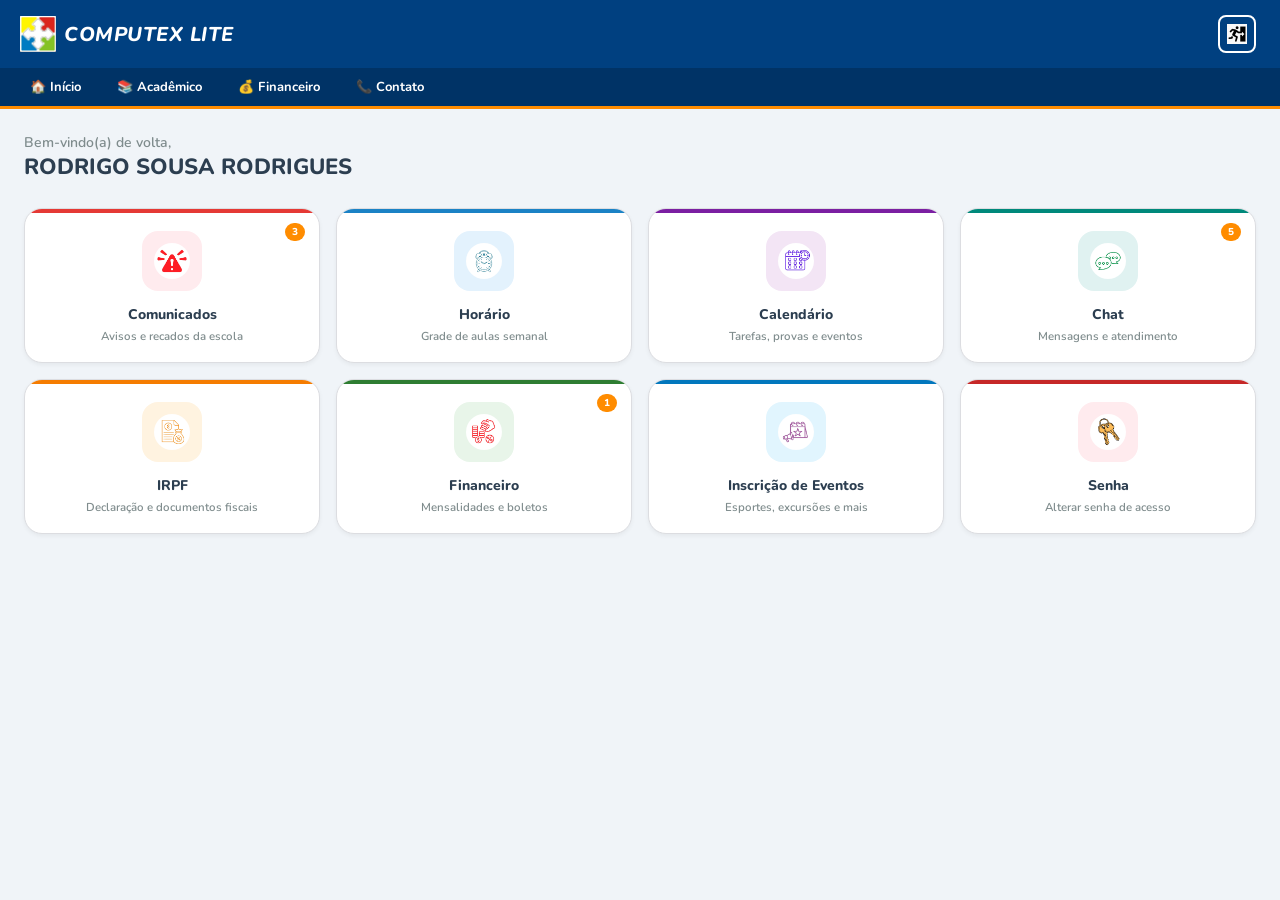
==== pages/dashboard/index.html @ 19798cf6 "COMMIT IMPORTANTE: ERROS CONSERTADOS E CODIGO FORMATADO !!! - NOVAS PARTES DO PROJETO: DASHBOARD E C" ====
<!DOCTYPE html>
<html lang="pt-br">

<head>
  <meta charset="UTF-8" />
  <meta name="viewport" content="width=device-width, initial-scale=1.0" />
  <title>Início</title>
  <link rel="icon" href="../../assets/img/Computex.jpg">
  <link href="https://fonts.googleapis.com/css2?family=Nunito:wght@400;600;700;800&display=swap" rel="stylesheet" />
  <link rel="stylesheet" href="style.css" />
</head>

<body>

  <!-- cabeçalho -->
  <header class="header">
    <div class="header-left">
      <div class="logo-box">
        <img src="../../assets/img/Computex.jpg" alt="Logo Computex" class="logo" />
      </div>
      <span class="app-name">COMPUTEX LITE</span>
    </div>
    <button class="logout-btn" title="Sair">
      <img src="../../assets/img/icons/sair.jpg" alt="Sair" />
    </button>
  </header>

  <!-- navegação -->
  <nav class="nav">
    <div class="nav-item active">🏠 Início</div>
    <div class="nav-item">📚 Acadêmico</div>
    <div class="nav-item">💰 Financeiro</div>
    <div class="nav-item">📞 Contato</div>
  </nav>

  <!-- apresentação do usuário -->
  <div class="welcome">
    <div class="welcome-label">Bem-vindo(a) de volta,</div>
    <div class="welcome-name">RODRIGO SOUSA RODRIGUES</div>
  </div>

  <!-- icones de funcionalidades -->
  <!-- comunicados -->
  <div class="grid">
    <div class="card" style="--accent:#E53935;--bg:#FFEBEE;">
      <span class="badge">3</span>
      <div class="icon-wrap">
        <img src="../../assets/img/icons/alert.jpg" alt="Comunicados"
          onclick="window.location.href='../comunicados/index.html'" />
      </div>
      <div class="card-title">Comunicados</div>
      <div class="card-desc">Avisos e recados da escola</div>
    </div>

    <!-- horário -->
    <div class="card" style="--accent:#1B82C5;--bg:#E3F2FD;">
      <div class="icon-wrap">
        <img src="../../assets/img/icons/horario.jpg" alt="Horário"
          onclick="window.location.href='../horarios/index.html'" />
      </div>
      <div class="card-title">Horário</div>
      <div class="card-desc">Grade de aulas semanal</div>
    </div>

    <!-- calendário -->
    <div class="card" style="--accent:#7B1FA2;--bg:#F3E5F5;">
      <div class="icon-wrap">
        <img src="../../assets/img/icons/calendario.jpg" alt="Calendário" />
      </div>
      <div class="card-title">Calendário</div>
      <div class="card-desc">Tarefas, provas e eventos</div>
    </div>

    <!-- chat -->
    <div class="card" style="--accent:#00897B;--bg:#E0F2F1;">
      <span class="badge">5</span>
      <div class="icon-wrap">
        <img src="../../assets/img/icons/chat.jpg" alt="Chat" />
      </div>
      <div class="card-title">Chat</div>
      <div class="card-desc">Mensagens e atendimento</div>
    </div>

    <!-- IRPF -->
    <div class="card" style="--accent:#F57C00;--bg:#FFF3E0;">
      <div class="icon-wrap">
        <img src="../../assets/img/icons/imposts.jpg" alt="IRPF" />
      </div>
      <div class="card-title">IRPF</div>
      <div class="card-desc">Declaração e documentos fiscais</div>
    </div>

    <!-- financeiro -->
    <div class="card" style="--accent:#2E7D32;--bg:#E8F5E9;">
      <span class="badge">1</span>
      <div class="icon-wrap">
        <img src="../../assets/img/icons/financeiro.jpg" alt="Financeiro" />
      </div>
      <div class="card-title">Financeiro</div>
      <div class="card-desc">Mensalidades e boletos</div>
    </div>

    <!-- inscrição de eventos -->
    <div class="card" style="--accent:#0277BD;--bg:#E1F5FE;">
      <div class="icon-wrap">
        <img src="../../assets/img/icons/eventos.jpg" alt="Inscrição de Eventos" />
      </div>
      <div class="card-title">Inscrição de Eventos</div>
      <div class="card-desc">Esportes, excursões e mais</div>
    </div>

    <!-- senha -->
    <div class="card" style="--accent:#C62828;--bg:#FFEBEE;">
      <div class="icon-wrap">
        <img src="../../assets/img/icons/senha.jpg" alt="Senha" />
      </div>
      <div class="card-title">Senha</div>
      <div class="card-desc">Alterar senha de acesso</div>
    </div>

  </div>

</body>

</html>
---- pages/dashboard/style.css ----
:root {
      --primary-blue: #004080;
      --primary-blue-hover: #003366;
      --accent-orange: #FF8C00;
      --accent-orange-hover: #E67E00;
      --bg-light: #F0F4F8;
      --text-main: #2C3E50;
      --text-muted: #7F8C8D;
      --border-color: #DCDDE1;
      --shadow-sm: 0 2px 4px rgba(0,0,0,0.05);
      --shadow-md: 0 8px 24px rgba(0,0,0,0.12);
      --white: #fff;
    }
 
    * { box-sizing: border-box; margin: 0; padding: 0; }
 
    body {
      font-family: 'Nunito', arial, sans-serif;
      background: var(--bg-light);
      min-height: 100vh;
    }
 
    .header {
      background: var(--primary-blue);
      padding: 0 24px;
      display: flex;
      align-items: center;
      justify-content: space-between;
      height: 68px;
      box-shadow: var(--shadow-md);
    }
 /*parte esquerda do header*/
    .header-left {
      display: flex;
      align-items: center;
      gap: 12px;
    }
 
    .logo-box {
      width: 28px;
      height: 28px;
      background: var(--white);
      border-radius: 10px;
      display: flex;
      align-items: center;
      justify-content: center;
    }
 
    .logo-box img { width: 36px; height: 36px; }
 
    .app-name {
      color: var(--white);
      font-size: 20px;
      font-weight: 800;
      letter-spacing: 0.5px;
      font-style: italic;
    }
 
    .logout-btn {
      background: transparent;
      border: 2px solid var(--white);
      border-radius: 8px;
      width: 38px;
      height: 38px;
      display: flex;
      align-items: center;
      justify-content: center;
      cursor: pointer;
      transition: background 0.2s;
    }
 
    .logout-btn:hover { background: var(--white); }
    .logout-btn img { width: 20px; height: 20px; }
 
    .nav {
      background: var(--primary-blue-hover);
      display: flex;
      align-items: stretch;
      padding: 0 12px;
      border-bottom: 3px solid var(--accent-orange);
    }
 
    .nav-item {
      color: var(--white);
      font-size: 13px;
      font-weight: 700;
      padding: 10px 18px;
      cursor: pointer;
      border-bottom: 3px solid transparent;
      margin-bottom: -3px;
      transition: all 0.2s;
      white-space: nowrap;
    }
 
    .nav-item:hover {
      color: var(--white);
      background: rgba(255,255,255,0.08);
    }
 
    .nav-item.active {
      color: var(--white);
      border-bottom-color: var(--accent-orange);
    }
 
    .welcome {
      padding: 24px 24px 10px;
    }
 
    .welcome-label {
      font-size: 14px;
      color: var(--text-muted);
      font-weight: 600;
    }
 
    .welcome-name {
      font-size: 22px;
      color: var(--text-main);
      font-weight: 800;
    }
 
    .welcome-sub {
      font-size: 13px;
      color: var(--text-muted);
      margin-top: 2px;
    }
 
    .grid {
      display: grid;
      grid-template-columns: repeat(4, 1fr);
      gap: 16px;
      padding: 16px 24px 32px;
    }
 
    @media (max-width: 900px) {
      .grid { grid-template-columns: repeat(2, 1fr); }
    }
 
    @media (max-width: 500px) {
      .grid { grid-template-columns: 1fr; }
    }
 
    .card {
      background: var(--white);
      border-radius: 18px;
      padding: 22px 16px 18px;
      cursor: pointer;
      border: 1.5px solid var(--border-color);
      box-shadow: var(--shadow-sm);
      transition: transform 0.22s, border-color 0.22s, box-shadow 0.22s;
      display: flex;
      flex-direction: column;
      align-items: center;
      text-align: center;
      position: relative;
      overflow: hidden;
    }
 
    .card::before {
      content: '';
      position: absolute;
      top: 0; left: 0; right: 0;
      height: 4px;
      border-radius: 18px 18px 0 0;
      background: var(--accent);
    }
 
    .card:hover {
      transform: translateY(-4px);
      border-color: var(--accent-orange);
      box-shadow: var(--shadow-md);
    }
 
    .icon-wrap {
      width: 60px;
      height: 60px;
      border-radius: 16px;
      background: var(--bg);
      display: flex;
      align-items: center;
      justify-content: center;
      margin-bottom: 14px;
    }
 
    .icon-wrap svg { width: 28px; height: 28px; }
 
    .card-title {
      font-size: 14px;
      font-weight: 800;
      color: var(--text-main);
      margin-bottom: 4px;
    }
 
    .card-desc {
      font-size: 11.5px;
      color: var(--text-muted);
      font-weight: 600;
      line-height: 1.4;
    }
 
    .badge {
      position: absolute;
      top: 14px;
      right: 14px;
      background: var(--accent-orange);
      color: var(--white);
      font-size: 10px;
      font-weight: 800;
      border-radius: 99px;
      padding: 2px 7px;
      min-width: 20px;
      text-align: center;
    }
    .icon-wrap img {
  width: 36px;
  height: 36px;
  object-fit: contain;
  border-radius: 25px;
}

.logout-btn img {
  width: 20px;
  height: 20px;
  object-fit: contain;
}
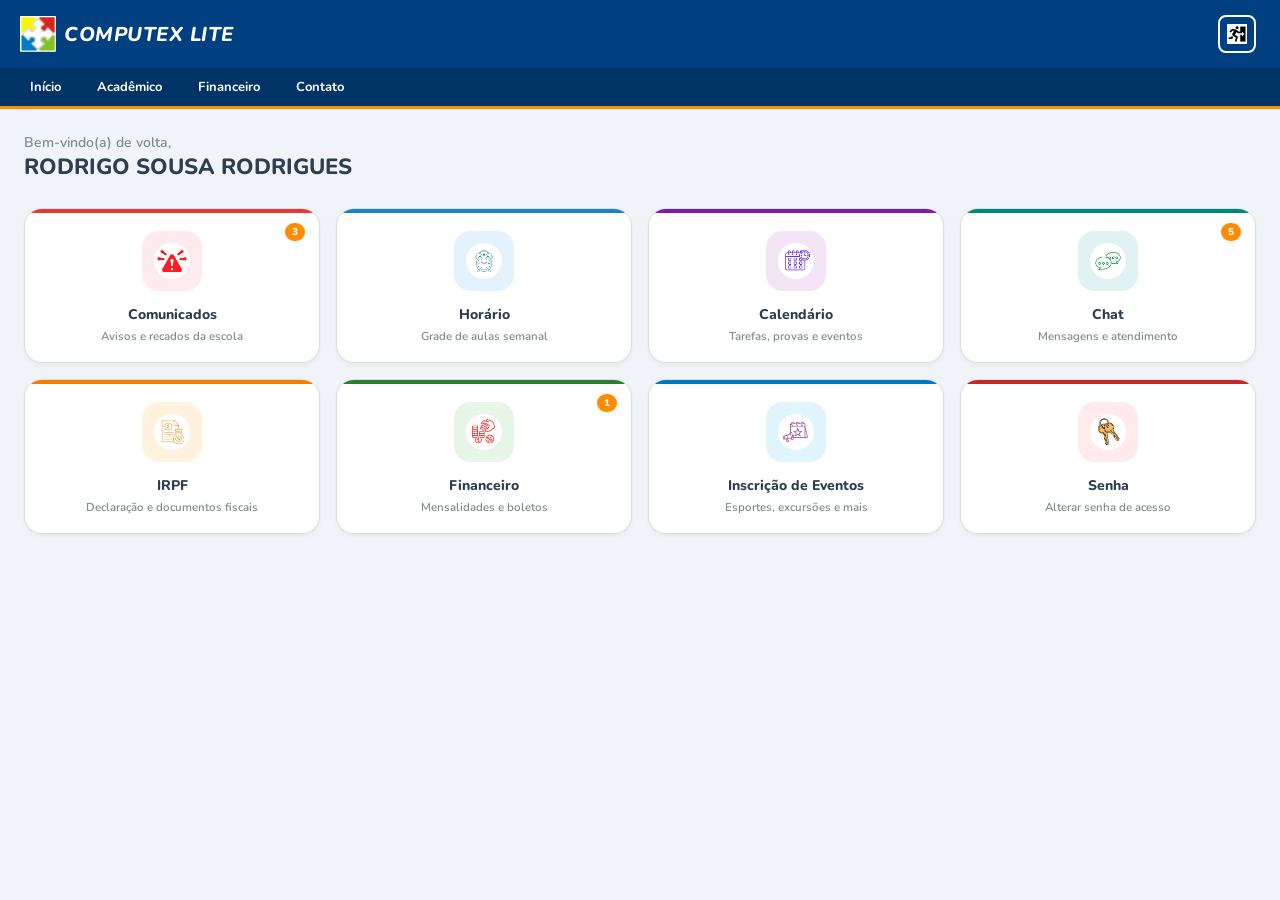
==== commit b320af7a: "Alterações solicitadas pelo Rodrigo feitas: 0 = Raiz do projeto(principal), 1 = Matricula (numerico)" ====
--- a/pages/dashboard/index.html
+++ b/pages/dashboard/index.html
@@ -1,125 +1,164 @@
-<!DOCTYPE html>
-<html lang="pt-br">
+<!DOCTYPE html> 
+<html lang="pt-br"> 
+ 
+<head> 
+  <meta charset="UTF-8" /> 
+  <meta name="viewport" content="width=device-width, initial-scale=1.0" /> 
+  <title>Início</title> 
+  <link rel="icon" href="../../assets/img/Computex.jpg"> 
+  <link 
+href="https://fonts.googleapis.com/css2?family=Nunito:wght@400;600;700;800&display=swap" 
+rel="stylesheet" /> 
+  <link rel="stylesheet" href="style.css" /> 
+</head> 
+ 
+<body> 
+ 
+  <!-- cabeçalho --> 
+  <header class="header"> 
+    <div class="header-left"> 
+      <div class="logo-box"> 
+        <img src="../../assets/img/Computex.jpg" alt="Logo Computex" class="logo" /> 
+      </div> 
+      <span class="app-name">COMPUTEX LITE</span> 
+    </div> 
+    <button class="logout-btn" title="Sair" onclick="window.location.href='../principal/index.html';">
+      <img src="../../assets/img/icons/sair.jpg" alt="Sair" /> 
+    </button> 
+  </header> 
+ 
+  <!-- navegação --> 
+   <!--alt: tirei os emojis porquê podem quebrar e deixar bugado--> 
+  <nav class="nav"> 
+    <div class="nav-item active">Início</div> 
+    <div class="nav-item">Acadêmico</div> 
+    <div class="nav-item">Financeiro</div> 
+    <div class="nav-item">Contato</div> 
+  </nav> 
+ 
+  <!-- apresentação do usuário --> 
+  <div class="welcome"> 
+    <div class="welcome-label">Bem-vindo(a) de volta,</div> 
+    <div class="welcome-name">RODRIGO SOUSA RODRIGUES</div> 
+  </div> 
+ 
+  <!-- icones de funcionalidades --> 
+<!-- comunicados -->
+<div class="grid">
 
-<head>
-  <meta charset="UTF-8" />
-  <meta name="viewport" content="width=device-width, initial-scale=1.0" />
-  <title>Início</title>
-  <link rel="icon" href="../../assets/img/Computex.jpg">
-  <link href="https://fonts.googleapis.com/css2?family=Nunito:wght@400;600;700;800&display=swap" rel="stylesheet" />
-  <link rel="stylesheet" href="style.css" />
-</head>
+  <div class="card"
+       style="--accent:#E53935;--bg:#FFEBEE;"
+       onclick="window.location.href='../comunicados/index.html'">
 
-<body>
+    <span class="badge">3</span>
 
-  <!-- cabeçalho -->
-  <header class="header">
-    <div class="header-left">
-      <div class="logo-box">
-        <img src="../../assets/img/Computex.jpg" alt="Logo Computex" class="logo" />
-      </div>
-      <span class="app-name">COMPUTEX LITE</span>
+    <div class="icon-wrap">
+      <img src="../../assets/img/icons/alert.jpg" alt="Comunicados" />
     </div>
-    <button class="logout-btn" title="Sair">
-      <img src="../../assets/img/icons/sair.jpg" alt="Sair" />
-    </button>
-  </header>
 
-  <!-- navegação -->
-  <nav class="nav">
-    <div class="nav-item active">🏠 Início</div>
-    <div class="nav-item">📚 Acadêmico</div>
-    <div class="nav-item">💰 Financeiro</div>
-    <div class="nav-item">📞 Contato</div>
-  </nav>
-
-  <!-- apresentação do usuário -->
-  <div class="welcome">
-    <div class="welcome-label">Bem-vindo(a) de volta,</div>
-    <div class="welcome-name">RODRIGO SOUSA RODRIGUES</div>
+    <div class="card-title">Comunicados</div>
+    <div class="card-desc">Avisos e recados da escola</div>
   </div>
 
-  <!-- icones de funcionalidades -->
-  <!-- comunicados -->
-  <div class="grid">
-    <div class="card" style="--accent:#E53935;--bg:#FFEBEE;">
-      <span class="badge">3</span>
-      <div class="icon-wrap">
-        <img src="../../assets/img/icons/alert.jpg" alt="Comunicados"
-          onclick="window.location.href='../comunicados/index.html'" />
-      </div>
-      <div class="card-title">Comunicados</div>
-      <div class="card-desc">Avisos e recados da escola</div>
+  <!-- horário -->
+  <div class="card"
+       style="--accent:#1B82C5;--bg:#E3F2FD;"
+       onclick="window.location.href='../horarios/index.html'">
+
+    <div class="icon-wrap">
+      <img src="../../assets/img/icons/horario.jpg" alt="Horário" />
     </div>
 
-    <!-- horário -->
-    <div class="card" style="--accent:#1B82C5;--bg:#E3F2FD;">
-      <div class="icon-wrap">
-        <img src="../../assets/img/icons/horario.jpg" alt="Horário"
-          onclick="window.location.href='../horarios/index.html'" />
-      </div>
-      <div class="card-title">Horário</div>
-      <div class="card-desc">Grade de aulas semanal</div>
+    <div class="card-title">Horário</div>
+    <div class="card-desc">Grade de aulas semanal</div>
+  </div>
+
+  <!-- calendário -->
+  <div class="card"
+       style="--accent:#7B1FA2;--bg:#F3E5F5;"
+       onclick="window.location.href='../calendario/index.html'">
+
+    <div class="icon-wrap">
+      <img src="../../assets/img/icons/calendario.jpg" alt="Calendário" />
     </div>
 
-    <!-- calendário -->
-    <div class="card" style="--accent:#7B1FA2;--bg:#F3E5F5;">
-      <div class="icon-wrap">
-        <img src="../../assets/img/icons/calendario.jpg" alt="Calendário" />
-      </div>
-      <div class="card-title">Calendário</div>
-      <div class="card-desc">Tarefas, provas e eventos</div>
+    <div class="card-title">Calendário</div>
+    <div class="card-desc">Tarefas, provas e eventos</div>
+  </div>
+
+  <!-- chat -->
+  <div class="card"
+       style="--accent:#00897B;--bg:#E0F2F1;"
+       onclick="window.location.href='../chat/index.html'">
+
+    <span class="badge">5</span>
+
+    <div class="icon-wrap">
+      <img src="../../assets/img/icons/chat.jpg" alt="Chat" />
     </div>
 
-    <!-- chat -->
-    <div class="card" style="--accent:#00897B;--bg:#E0F2F1;">
-      <span class="badge">5</span>
-      <div class="icon-wrap">
-        <img src="../../assets/img/icons/chat.jpg" alt="Chat" />
-      </div>
-      <div class="card-title">Chat</div>
-      <div class="card-desc">Mensagens e atendimento</div>
+    <div class="card-title">Chat</div>
+    <div class="card-desc">Mensagens e atendimento</div>
+  </div>
+
+  <!-- IRPF -->
+  <div class="card"
+       style="--accent:#F57C00;--bg:#FFF3E0;"
+       onclick="window.location.href='../irpf/index.html'">
+
+    <div class="icon-wrap">
+      <img src="../../assets/img/icons/imposts.jpg" alt="IRPF" />
     </div>
 
-    <!-- IRPF -->
-    <div class="card" style="--accent:#F57C00;--bg:#FFF3E0;">
-      <div class="icon-wrap">
-        <img src="../../assets/img/icons/imposts.jpg" alt="IRPF" />
-      </div>
-      <div class="card-title">IRPF</div>
-      <div class="card-desc">Declaração e documentos fiscais</div>
+    <div class="card-title">IRPF</div>
+    <div class="card-desc">Declaração e documentos fiscais</div>
+  </div>
+
+  <!-- financeiro -->
+  <div class="card"
+       style="--accent:#2E7D32;--bg:#E8F5E9;"
+       onclick="window.location.href='../financeiro/index.html'">
+
+    <span class="badge">1</span>
+
+    <div class="icon-wrap">
+      <img src="../../assets/img/icons/financeiro.jpg" alt="Financeiro" />
     </div>
 
-    <!-- financeiro -->
-    <div class="card" style="--accent:#2E7D32;--bg:#E8F5E9;">
-      <span class="badge">1</span>
-      <div class="icon-wrap">
-        <img src="../../assets/img/icons/financeiro.jpg" alt="Financeiro" />
-      </div>
-      <div class="card-title">Financeiro</div>
-      <div class="card-desc">Mensalidades e boletos</div>
+    <div class="card-title">Financeiro</div>
+    <div class="card-desc">Mensalidades e boletos</div>
+  </div>
+
+  <!-- inscrição de eventos -->
+  <div class="card"
+       style="--accent:#0277BD;--bg:#E1F5FE;"
+       onclick="window.location.href='../eventos/index.html'">
+
+    <div class="icon-wrap">
+      <img src="../../assets/img/icons/eventos.jpg" alt="Inscrição de Eventos" />
     </div>
 
-    <!-- inscrição de eventos -->
-    <div class="card" style="--accent:#0277BD;--bg:#E1F5FE;">
-      <div class="icon-wrap">
-        <img src="../../assets/img/icons/eventos.jpg" alt="Inscrição de Eventos" />
-      </div>
-      <div class="card-title">Inscrição de Eventos</div>
-      <div class="card-desc">Esportes, excursões e mais</div>
+    <div class="card-title">Inscrição de Eventos</div>
+    <div class="card-desc">Esportes, excursões e mais</div>
+  </div>
+
+  <!-- senha -->
+  <div class="card"
+       style="--accent:#C62828;--bg:#FFEBEE;"
+       onclick="window.location.href='../senha/index.html'">
+
+    <div class="icon-wrap">
+      <img src="../../assets/img/icons/senha.jpg" alt="Senha" />
     </div>
 
-    <!-- senha -->
-    <div class="card" style="--accent:#C62828;--bg:#FFEBEE;">
-      <div class="icon-wrap">
-        <img src="../../assets/img/icons/senha.jpg" alt="Senha" />
-      </div>
-      <div class="card-title">Senha</div>
-      <div class="card-desc">Alterar senha de acesso</div>
-    </div>
-
+    <div class="card-title">Senha</div>
+    <div class="card-desc">Alterar senha de acesso</div>
   </div>
 
-</body>
-
+</div>
+ 
+  </div> 
+ 
+</body> 
+ 
 </html>
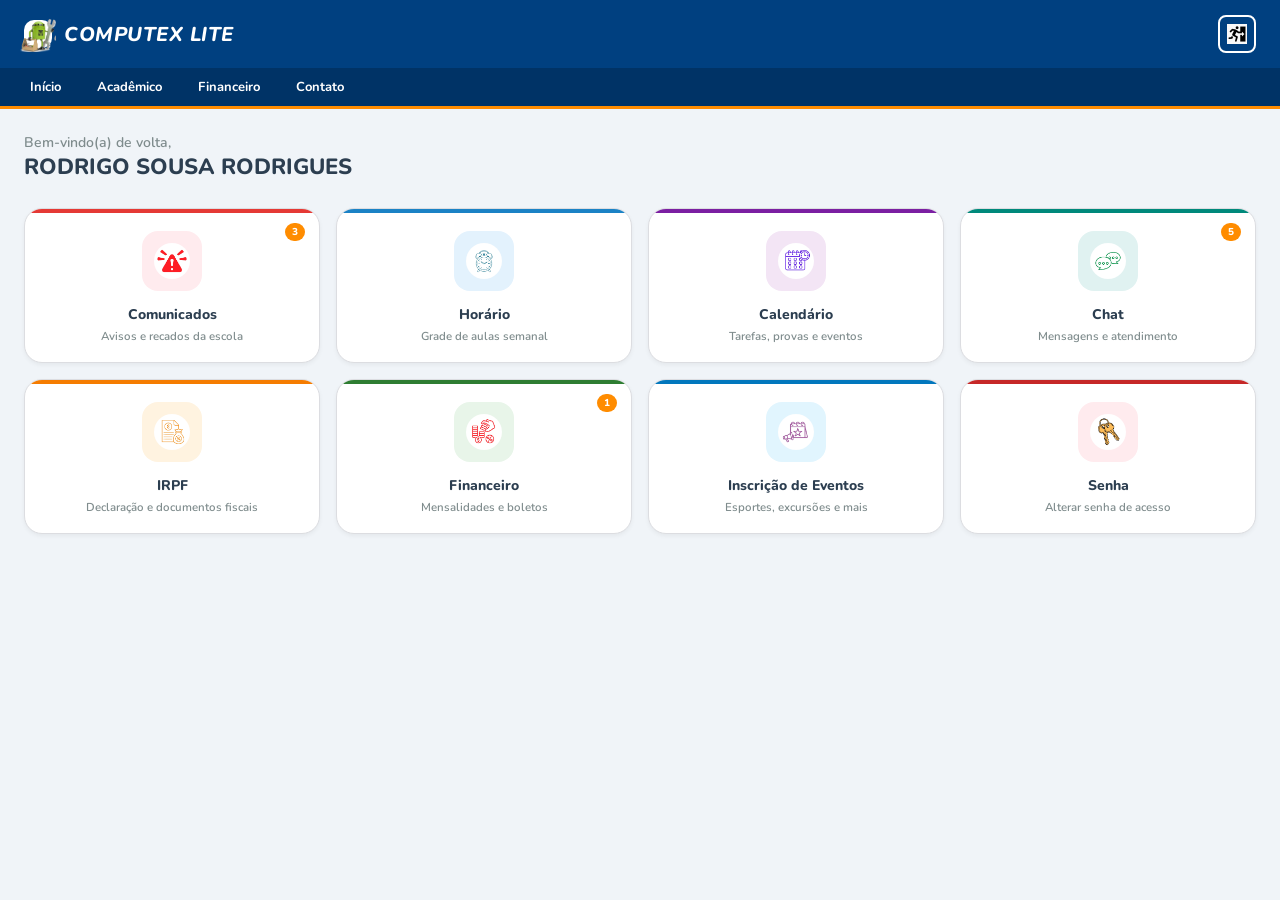
==== commit 3386a028: "Update icons no dashboard" ====
--- a/pages/dashboard/index.html
+++ b/pages/dashboard/index.html
@@ -5,7 +5,7 @@
   <meta charset="UTF-8" /> 
   <meta name="viewport" content="width=device-width, initial-scale=1.0" /> 
   <title>Início</title> 
-  <link rel="icon" href="../../assets/img/Computex.jpg"> 
+  <link rel="icon" href="../../assets/img/android-logo-png-transparent.png"> 
   <link 
 href="https://fonts.googleapis.com/css2?family=Nunito:wght@400;600;700;800&display=swap" 
 rel="stylesheet" /> 
@@ -18,7 +18,7 @@
   <header class="header"> 
     <div class="header-left"> 
       <div class="logo-box"> 
-        <img src="../../assets/img/Computex.jpg" alt="Logo Computex" class="logo" /> 
+        <img src="../../assets/img/Android ferramento.png" alt="Logo" class="logo" /> 
       </div> 
       <span class="app-name">COMPUTEX LITE</span> 
     </div> 
@@ -161,4 +161,4 @@
  
 </body> 
  
-</html>+</html>
